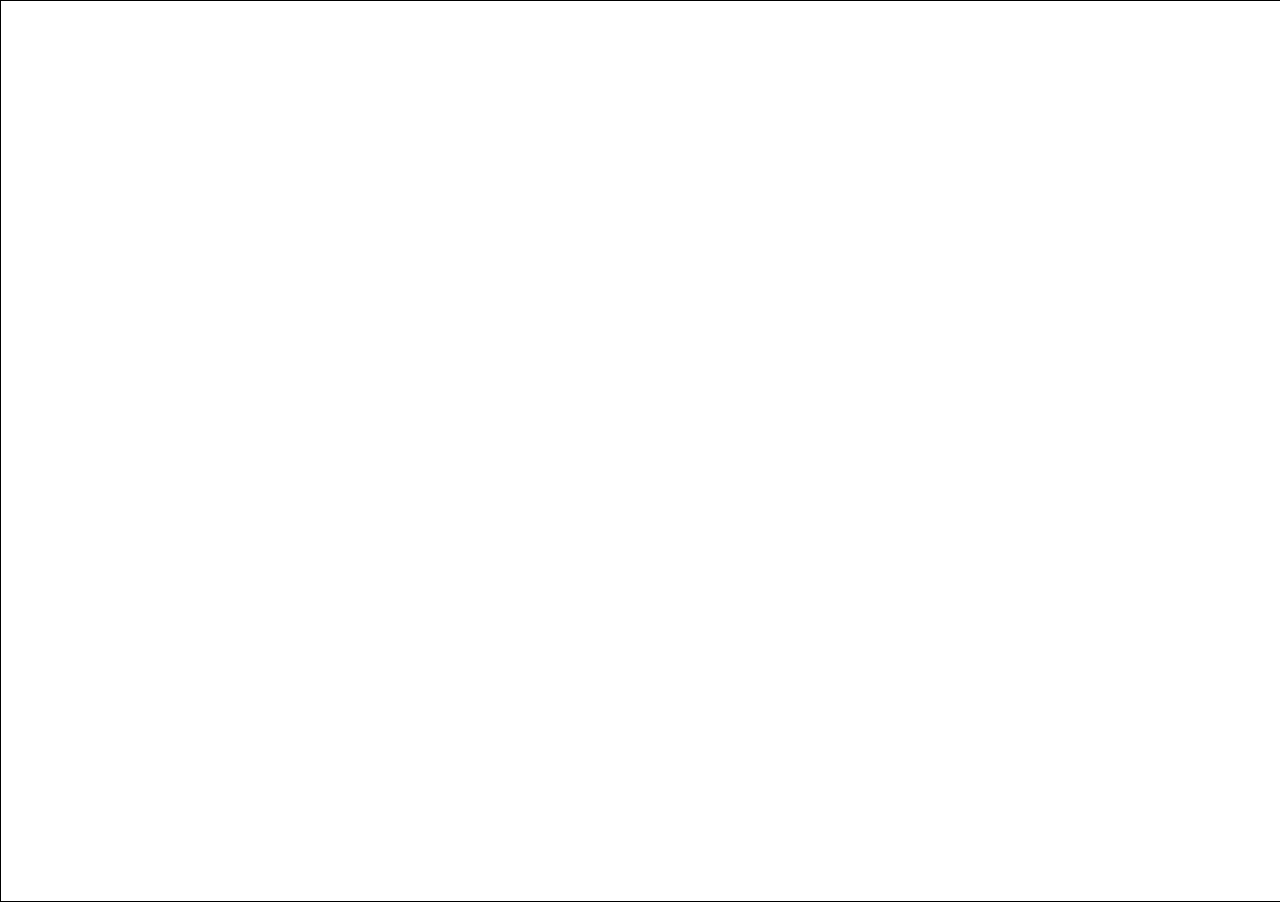
==== index.html @ af670044 "second commit" ====
<!DOCTYPE html>
<html lang="en">
<head>
    <meta charset="UTF-8">
    <meta name="viewport" content="width=device-width, initial-scale=1.0">
    <meta http-equiv="X-UA-Compatible" content="ie=edge">
    <title>Document</title>
    <link rel="stylesheet" href="style.css">
</head>
<body>
    <canvas></canvas>
    <script src="index.js"></script>
</body>
</html>
---- style.css ----
canvas {
    border: 1px solid black;
    height: 100%;
    width: 100%;
}
body{
    margin: 0;
}
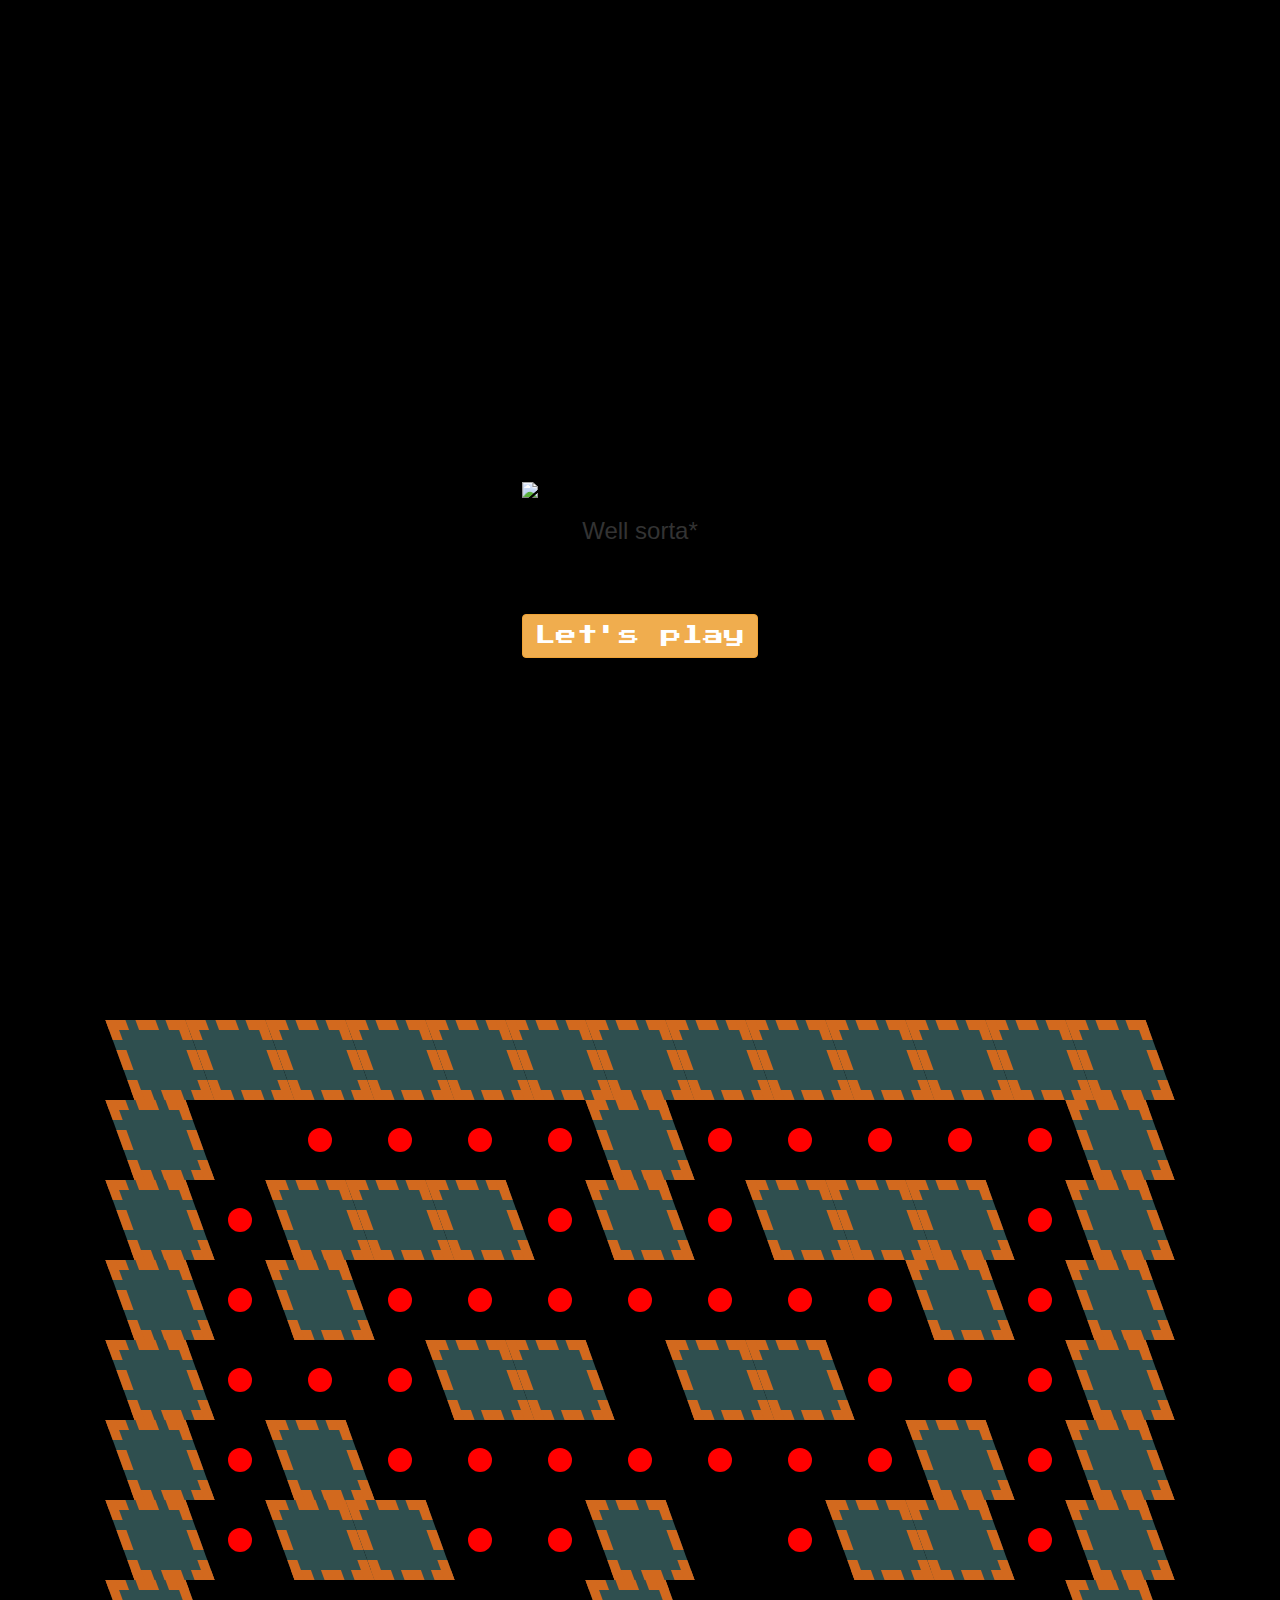
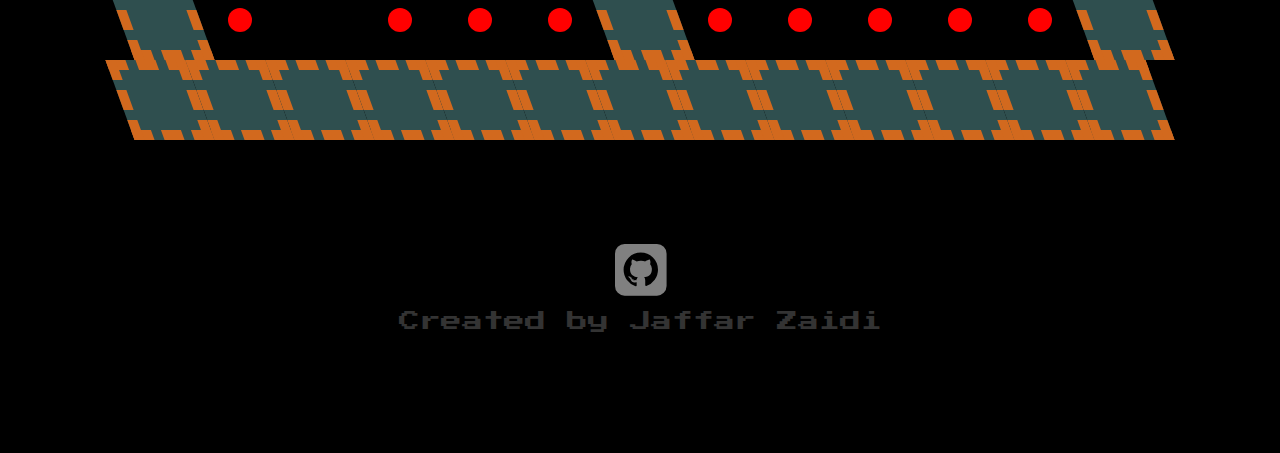
==== commit 9b25b7e5: "prerun" ====
--- a/index.html
+++ b/index.html
@@ -1,14 +1,79 @@
 <!DOCTYPE html>
 <html lang="en">
+
 <head>
     <meta charset="UTF-8">
     <meta name="viewport" content="width=device-width, initial-scale=1.0">
     <meta http-equiv="X-UA-Compatible" content="ie=edge">
-    <title>Document</title>
+    <title>Pacman</title>
+    <link href="https://maxcdn.bootstrapcdn.com/bootstrap/3.3.0/css/bootstrap.min.css" rel="stylesheet" id="bootstrap-css">
+    <script src="https://ajax.googleapis.com/ajax/libs/jquery/3.3.1/jquery.min.js"></script>
+    <link rel="stylesheet" href="https://cdnjs.cloudflare.com/ajax/libs/font-awesome/4.7.0/css/font-awesome.min.css">
     <link rel="stylesheet" href="style.css">
 </head>
+
 <body>
-    <canvas></canvas>
-    <script src="index.js"></script>
+    <audio id="myAudio">
+        <source src="/Users/jaffarzaidi/Galvanize/Projects/PacmanGame/images/pacman_beginning.wav" type="audio/wav">
+            Your browser does not support the audio element.
+    </audio>
+    <audio id="myAudio2">
+        <source src="/Users/jaffarzaidi/Galvanize/Projects/PacmanGame/images/pacman_eatfruit.wav" type="audio/wav"> Your browser does not support the audio element.
+    </audio>
+    <audio id="myAudio3">
+        <source src="/Users/jaffarzaidi/Galvanize/Projects/PacmanGame/images/pacman_death.wav" type="audio/wav"> Your browser does not support the audio element.
+    </audio>
+    <script>
+        $(document).ready(function () {
+            var url = window.location.href;
+            console.log(url);
+            if (url.indexOf('#') < 0) {
+                window.location.replace(url + "#");
+            } else {
+                window.location.replace(url);
+            }
+        });
+    </script>
+    <div id="holder">
+        <header>
+            <div class="vertical-center">
+                <div class="container-fluid">
+                    <div class="row">
+                        <img src="/Users/jaffarzaidi/Galvanize/Projects/PacmanGame/images/pac_man_logo_by_ringostarr39-d5z4y44.png" class="img-responsive">
+                        <h3>Well sorta*</h3>
+                        <br>
+                        <br>
+                        <br>
+                        <button type="button" class="btn btn-warning font-button" id="play">Let's play</button>
+                    </div>
+                </div>
+            </div>
+        </header>
+        <div id="body23">
+            <script>
+                $('.btn').click(function () {
+                    $('html, body').animate({
+                        scrollTop: $(document).height()
+                    },
+                        1500);
+                    return false;
+                });
+            </script>
+            <script src="pacman.js"></script>
+        </div>
+        <footer>
+            <br>
+            <br>
+            <br>
+            <br>
+            <br>
+            <a href="https://github.com/jzaidi/Pacman">
+                <i class="fa fa-github-square" style="font-size:60px; color: gray"></i>
+            </a>
+            <br>
+            <h5 class="font-button">Created by Jaffar Zaidi</h5>
+        </footer>
+    </div>
 </body>
+
 </html>--- a/style.css
+++ b/style.css
@@ -1,8 +1,87 @@
-canvas {
-    border: 1px solid black;
-    height: 100%;
-    width: 100%;
+@import url('https://fonts.googleapis.com/css?family=Press+Start+2P');
+@import url('https://fonts.googleapis.com/css?family=Cagliostro');
+.vertical-center {
+  min-height: 100%;  /* Fallback for browsers do NOT support vh unit */
+  min-height: 100vh; /* These two lines are counted as one :-)       */
+
+  display: flex;
+  align-items: center;
 }
-body{
-    margin: 0;
+.font-button {
+   font-family: 'Press Start 2P', cursive;
+   font-size: 150%;
+}
+.font-footer {
+    font-family: 'Cagliostro', sans-serif
+    font-size: 50%;
+}
+
+html {
+    box-sizing: border-box;
+}
+
+*, *:before, *:after {
+    box-sizing:inherit;
+}
+
+body {
+    background-color: black;
+}
+
+body > div {
+    margin: 120px auto;
+    text-align: center;
+}
+
+.tile {
+    width: 80px;
+    height: 80px;
+    -webkit-transform: skew(20deg);
+-moz-transform: skew(20deg);
+-o-transform: skew(20deg);
+transform: skew(20deg);
+    display: inline-block;
+    vertical-align: top;
+}
+
+/* .tile2 {
+    width: 80px;
+    height: 80px;
+
+    display: inline-block;  
+    vertical-align: top; 
+    position: relative; 
+    top: -15px;
+} */
+.wall {
+    background-color: darkslategrey;
+    border: 10px dashed chocolate;
+}
+
+.coin {
+    background-color: red;
+    border-radius: 50%;
+    transform: scale(0.3);
+}
+
+.pacman {
+    background-image: url('/Users/jaffarzaidi/Galvanize/Projects/PacmanGame/images/ezgif.com-pacman.gif');
+}
+.redghost {
+    background-image: url('/Users/jaffarzaidi/Galvanize/Projects/PacmanGame/images/pacmanghost.png');
+}
+.pinkghost {
+    background-image: url('/Users/jaffarzaidi/Galvanize/Projects/PacmanGame/images/pacmanpink.png');
+}
+.blueghost {
+    background-image: url('/Users/jaffarzaidi/Galvanize/Projects/PacmanGame/images/pacmanblue.png');
+}
+.left {
+    background-image: url('/Users/jaffarzaidi/Galvanize/Projects/PacmanGame/images/ezgif.com-pacmanleft.gif');
+}
+.up {
+    background-image: url('/Users/jaffarzaidi/Galvanize/Projects/PacmanGame/images/ezgif.com-pacmanup.gif');
+}
+.down {
+    background-image: url('/Users/jaffarzaidi/Galvanize/Projects/PacmanGame/images/ezgif.com-pacmandown.gif');
 }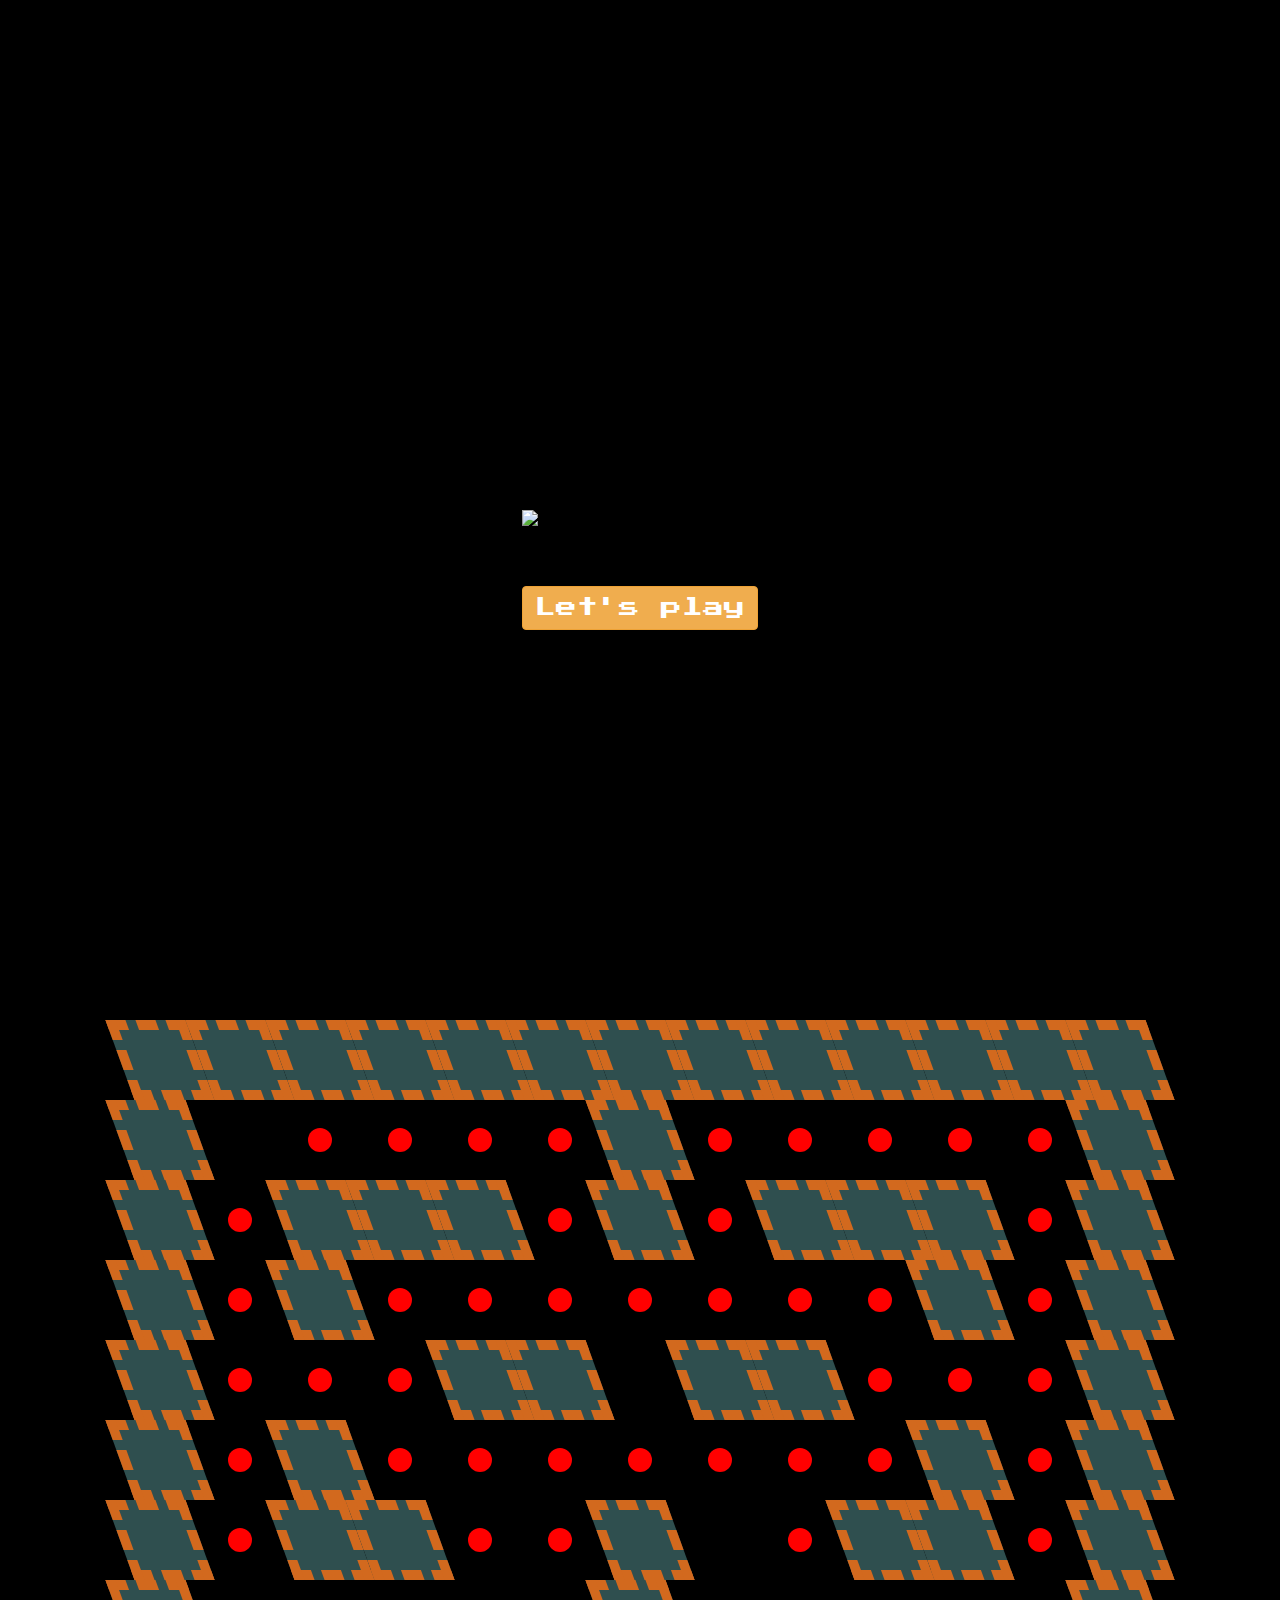
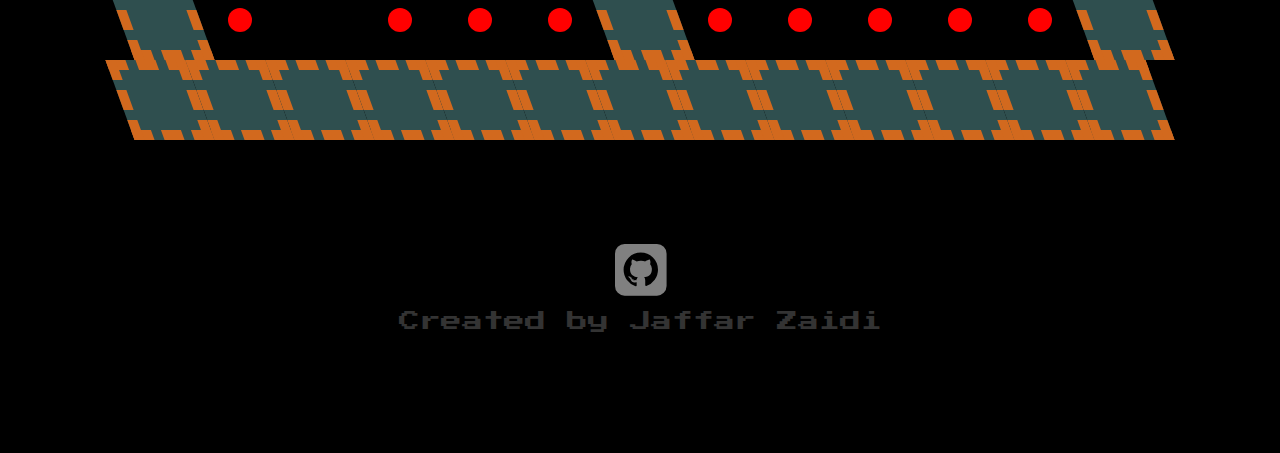
==== commit e92f711a: "almost final product" ====
--- a/index.html
+++ b/index.html
@@ -6,6 +6,7 @@
     <meta name="viewport" content="width=device-width, initial-scale=1.0">
     <meta http-equiv="X-UA-Compatible" content="ie=edge">
     <title>Pacman</title>
+    <link rel="icon" href="/Users/jaffarzaidi/Galvanize/Projects/PacmanGame/images/pacman2-left.png" type="image/gif" sizes="16x16">
     <link href="https://maxcdn.bootstrapcdn.com/bootstrap/3.3.0/css/bootstrap.min.css" rel="stylesheet" id="bootstrap-css">
     <script src="https://ajax.googleapis.com/ajax/libs/jquery/3.3.1/jquery.min.js"></script>
     <link rel="stylesheet" href="https://cdnjs.cloudflare.com/ajax/libs/font-awesome/4.7.0/css/font-awesome.min.css">
@@ -14,8 +15,7 @@
 
 <body>
     <audio id="myAudio">
-        <source src="/Users/jaffarzaidi/Galvanize/Projects/PacmanGame/images/pacman_beginning.wav" type="audio/wav">
-            Your browser does not support the audio element.
+        <source src="/Users/jaffarzaidi/Galvanize/Projects/PacmanGame/images/pacman_beginning.wav" type="audio/wav"> Your browser does not support the audio element.
     </audio>
     <audio id="myAudio2">
         <source src="/Users/jaffarzaidi/Galvanize/Projects/PacmanGame/images/pacman_eatfruit.wav" type="audio/wav"> Your browser does not support the audio element.
@@ -23,24 +23,14 @@
     <audio id="myAudio3">
         <source src="/Users/jaffarzaidi/Galvanize/Projects/PacmanGame/images/pacman_death.wav" type="audio/wav"> Your browser does not support the audio element.
     </audio>
-    <script>
-        $(document).ready(function () {
-            var url = window.location.href;
-            console.log(url);
-            if (url.indexOf('#') < 0) {
-                window.location.replace(url + "#");
-            } else {
-                window.location.replace(url);
-            }
-        });
-    </script>
+
     <div id="holder">
         <header>
             <div class="vertical-center">
                 <div class="container-fluid">
                     <div class="row">
                         <img src="/Users/jaffarzaidi/Galvanize/Projects/PacmanGame/images/pac_man_logo_by_ringostarr39-d5z4y44.png" class="img-responsive">
-                        <h3>Well sorta*</h3>
+                        <!-- <h3>Well sorta*</h3> -->
                         <br>
                         <br>
                         <br>
@@ -53,9 +43,9 @@
             <script>
                 $('.btn').click(function () {
                     $('html, body').animate({
-                        scrollTop: $(document).height()
+                        scrollTop: $(body23).offset().top
                     },
-                        1500);
+                        100);
                     return false;
                 });
             </script>
@@ -73,6 +63,11 @@
             <br>
             <h5 class="font-button">Created by Jaffar Zaidi</h5>
         </footer>
+        <script>
+            $(window).on('beforeunload', function () {
+                $(window).scrollTop(0);
+            });
+        </script>
     </div>
 </body>
 
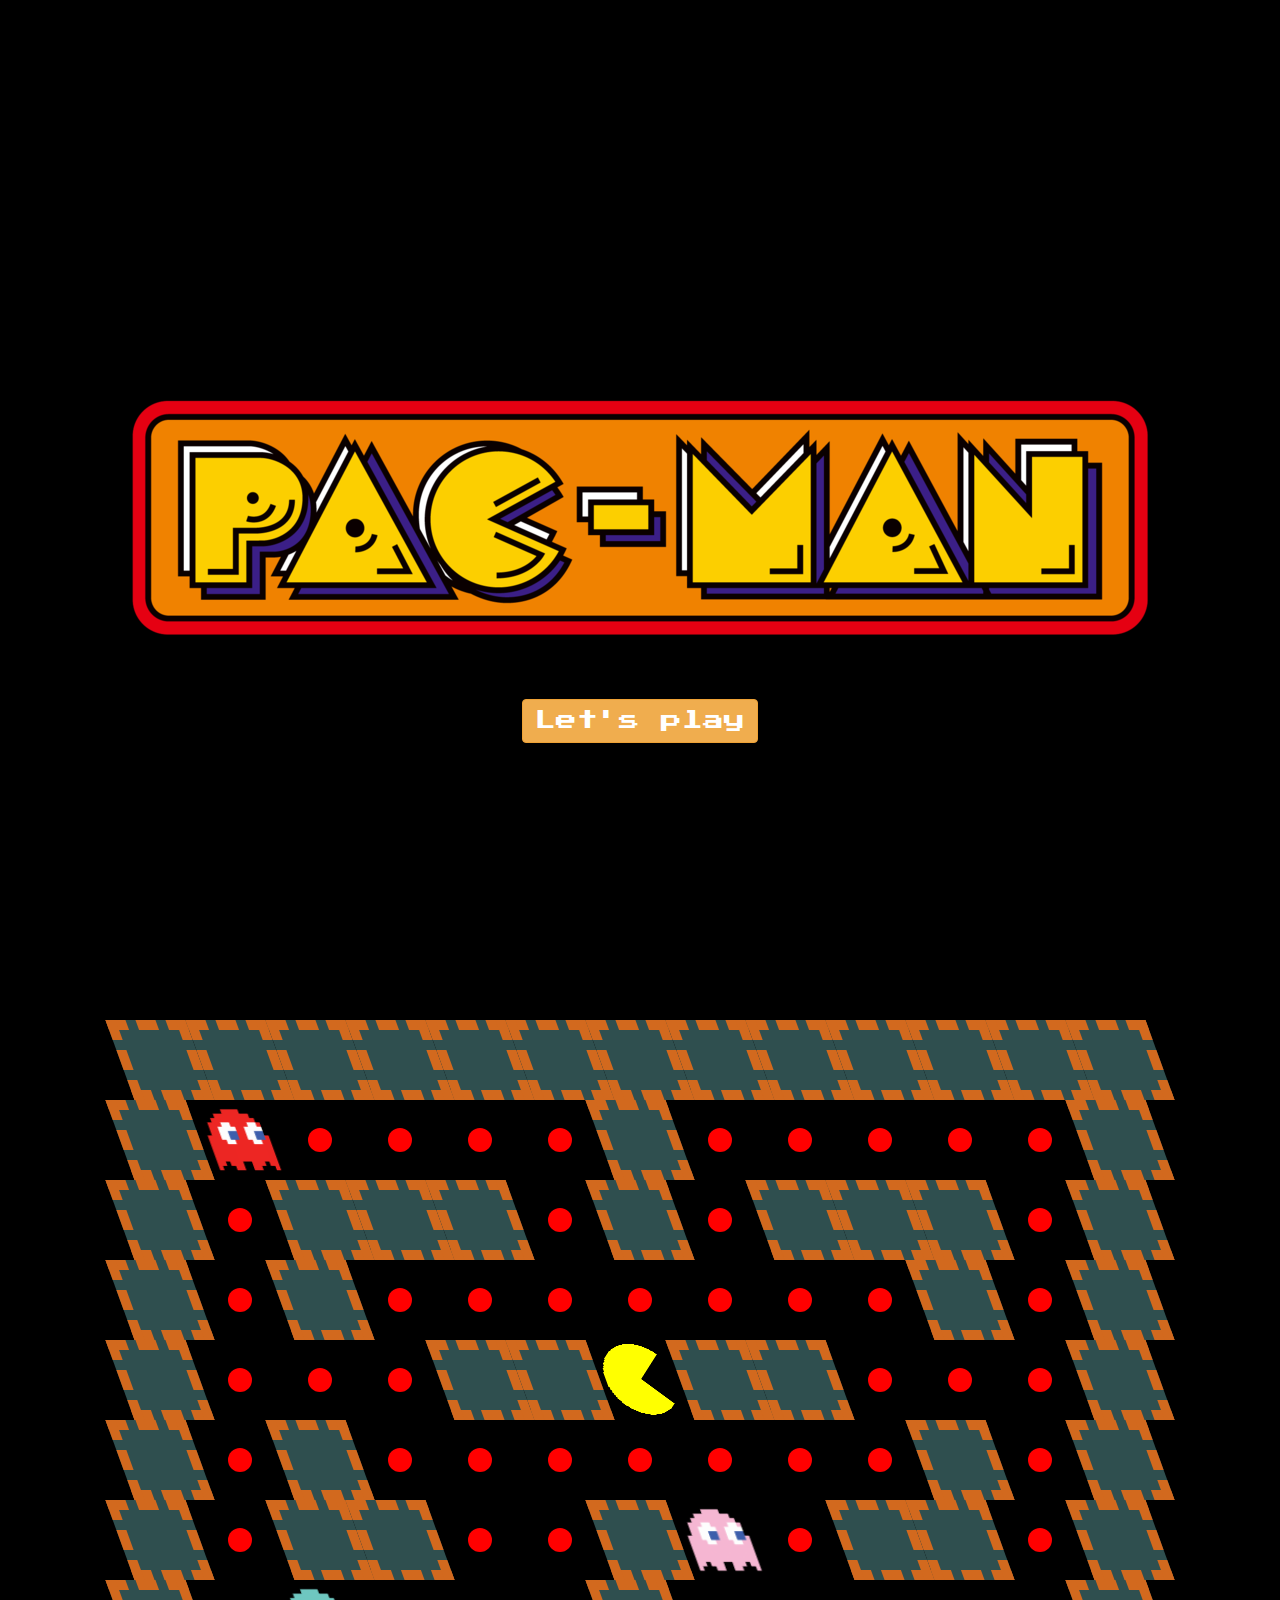
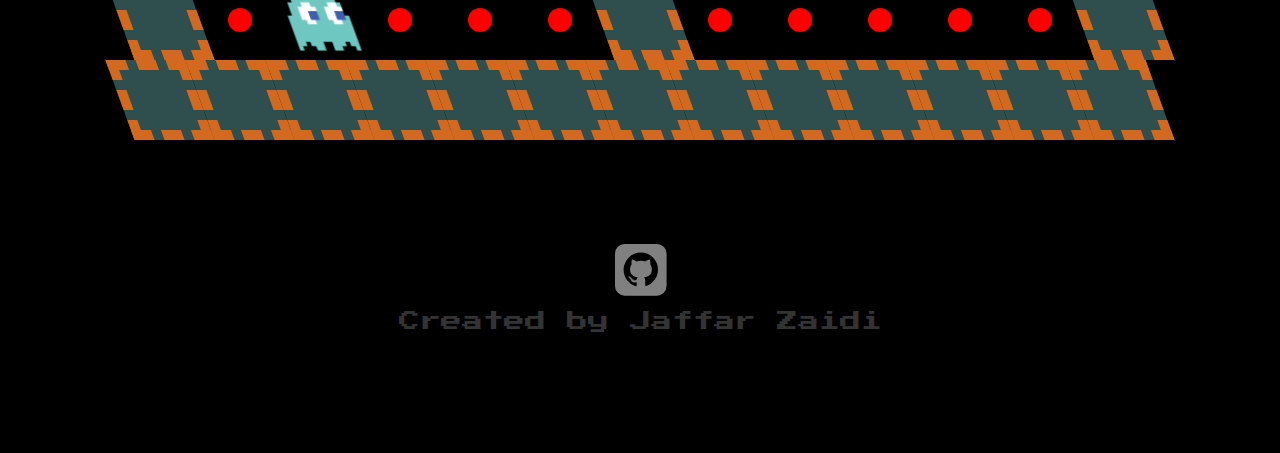
==== commit 5744af85: "imagesc" ====
--- a/index.html
+++ b/index.html
@@ -6,7 +6,7 @@
     <meta name="viewport" content="width=device-width, initial-scale=1.0">
     <meta http-equiv="X-UA-Compatible" content="ie=edge">
     <title>Pacman</title>
-    <link rel="icon" href="/Users/jaffarzaidi/Galvanize/Projects/PacmanGame/images/pacman2-left.png" type="image/gif" sizes="16x16">
+    <link rel="icon" href="images/pacman2-left.png" type="image/gif" sizes="16x16">
     <link href="https://maxcdn.bootstrapcdn.com/bootstrap/3.3.0/css/bootstrap.min.css" rel="stylesheet" id="bootstrap-css">
     <script src="https://ajax.googleapis.com/ajax/libs/jquery/3.3.1/jquery.min.js"></script>
     <link rel="stylesheet" href="https://cdnjs.cloudflare.com/ajax/libs/font-awesome/4.7.0/css/font-awesome.min.css">
@@ -15,13 +15,13 @@
 
 <body>
     <audio id="myAudio">
-        <source src="/Users/jaffarzaidi/Galvanize/Projects/PacmanGame/images/pacman_beginning.wav" type="audio/wav"> Your browser does not support the audio element.
+        <source src="images/pacman_beginning.wav" type="audio/wav"> Your browser does not support the audio element.
     </audio>
     <audio id="myAudio2">
-        <source src="/Users/jaffarzaidi/Galvanize/Projects/PacmanGame/images/pacman_eatfruit.wav" type="audio/wav"> Your browser does not support the audio element.
+        <source src="images/pacman_eatfruit.wav" type="audio/wav"> Your browser does not support the audio element.
     </audio>
     <audio id="myAudio3">
-        <source src="/Users/jaffarzaidi/Galvanize/Projects/PacmanGame/images/pacman_death.wav" type="audio/wav"> Your browser does not support the audio element.
+        <source src="images/pacman_death.wav" type="audio/wav"> Your browser does not support the audio element.
     </audio>
 
     <div id="holder">
@@ -29,7 +29,7 @@
             <div class="vertical-center">
                 <div class="container-fluid">
                     <div class="row">
-                        <img src="/Users/jaffarzaidi/Galvanize/Projects/PacmanGame/images/pac_man_logo_by_ringostarr39-d5z4y44.png" class="img-responsive">
+                        <img src="images/pac_man_logo_by_ringostarr39-d5z4y44.png" class="img-responsive">
                         <!-- <h3>Well sorta*</h3> -->
                         <br>
                         <br>
--- a/style.css
+++ b/style.css
@@ -65,23 +65,23 @@
 }
 
 .pacman {
-    background-image: url('/Users/jaffarzaidi/Galvanize/Projects/PacmanGame/images/ezgif.com-pacman.gif');
+    background-image: url('images/ezgif.com-pacman.gif');
 }
 .redghost {
-    background-image: url('/Users/jaffarzaidi/Galvanize/Projects/PacmanGame/images/pacmanghost.png');
+    background-image: url('images/pacmanghost.png');
 }
 .pinkghost {
-    background-image: url('/Users/jaffarzaidi/Galvanize/Projects/PacmanGame/images/pacmanpink.png');
+    background-image: url('images/pacmanpink.png');
 }
 .blueghost {
-    background-image: url('/Users/jaffarzaidi/Galvanize/Projects/PacmanGame/images/pacmanblue.png');
+    background-image: url('images/pacmanblue.png');
 }
 .left {
-    background-image: url('/Users/jaffarzaidi/Galvanize/Projects/PacmanGame/images/ezgif.com-pacmanleft.gif');
+    background-image: url('images/ezgif.com-pacmanleft.gif');
 }
 .up {
-    background-image: url('/Users/jaffarzaidi/Galvanize/Projects/PacmanGame/images/ezgif.com-pacmanup.gif');
+    background-image: url('images/ezgif.com-pacmanup.gif');
 }
 .down {
-    background-image: url('/Users/jaffarzaidi/Galvanize/Projects/PacmanGame/images/ezgif.com-pacmandown.gif');
+    background-image: url('images/ezgif.com-pacmandown.gif');
 }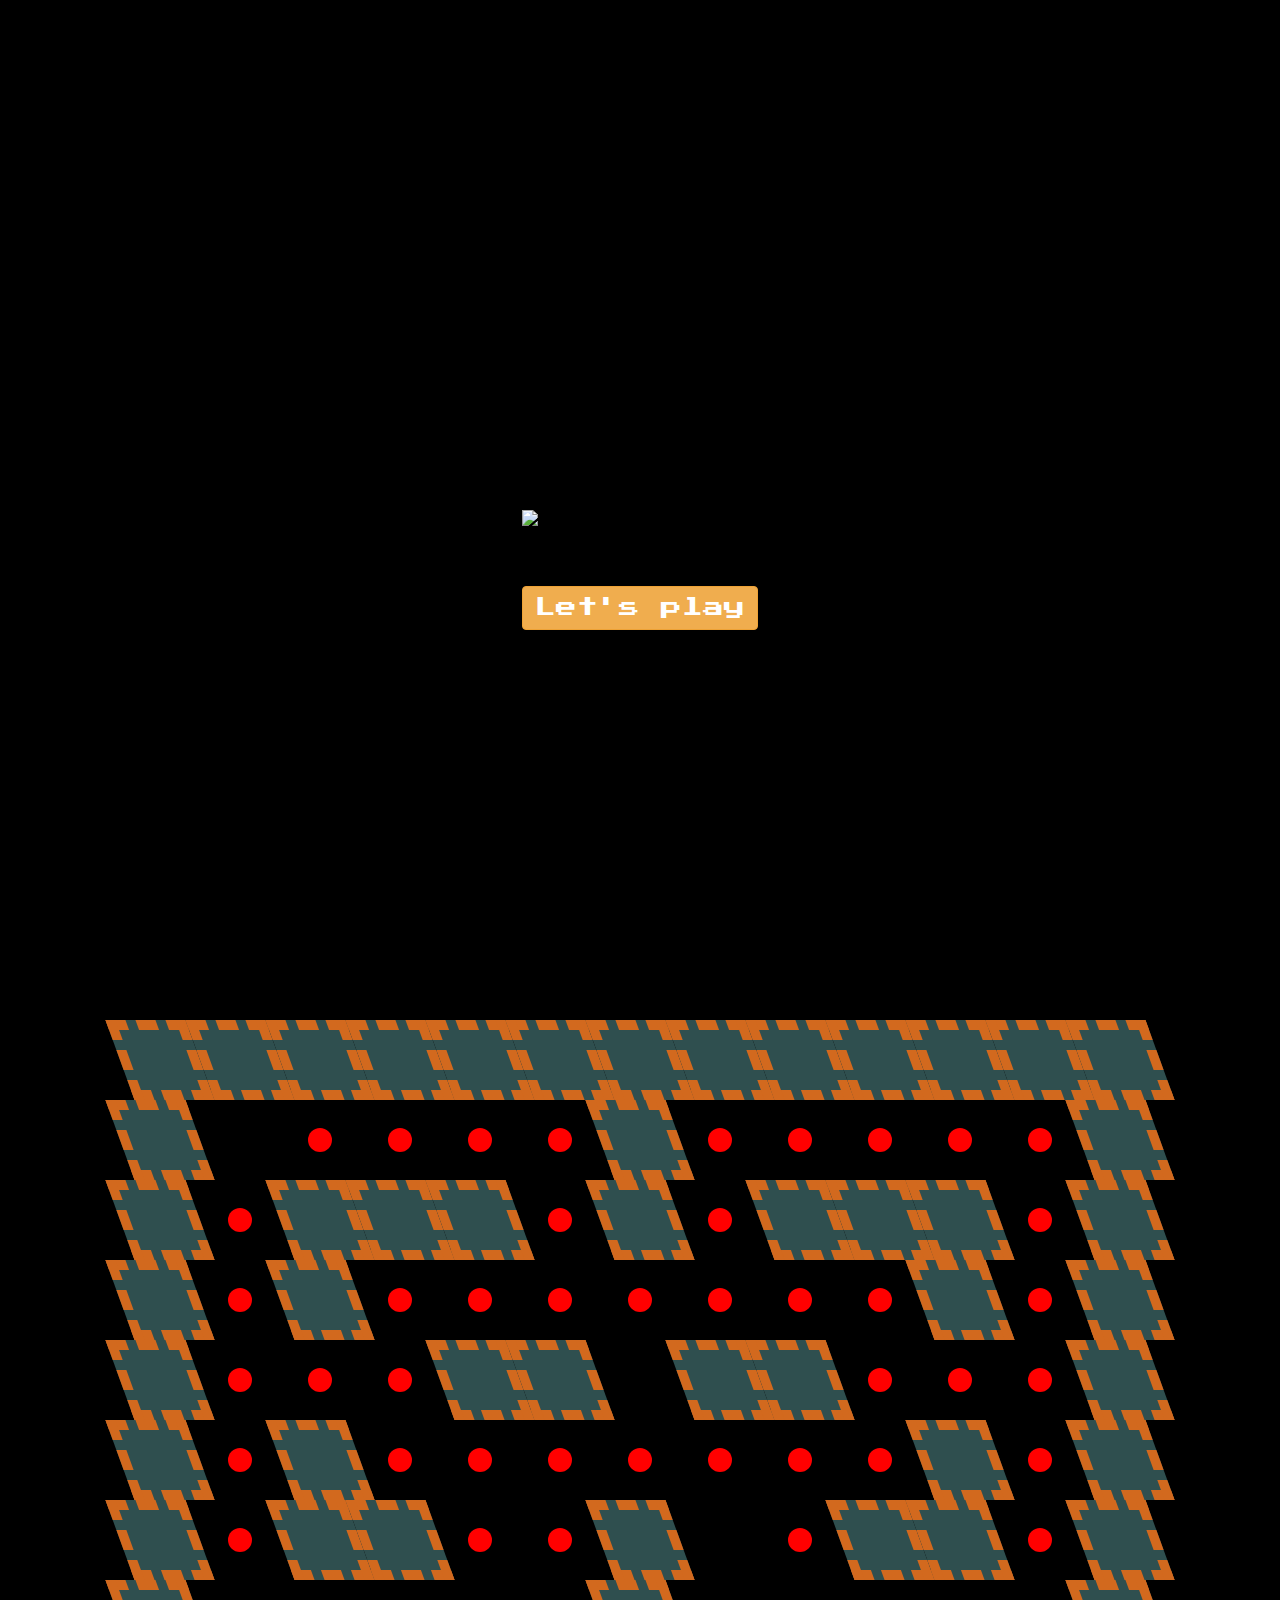
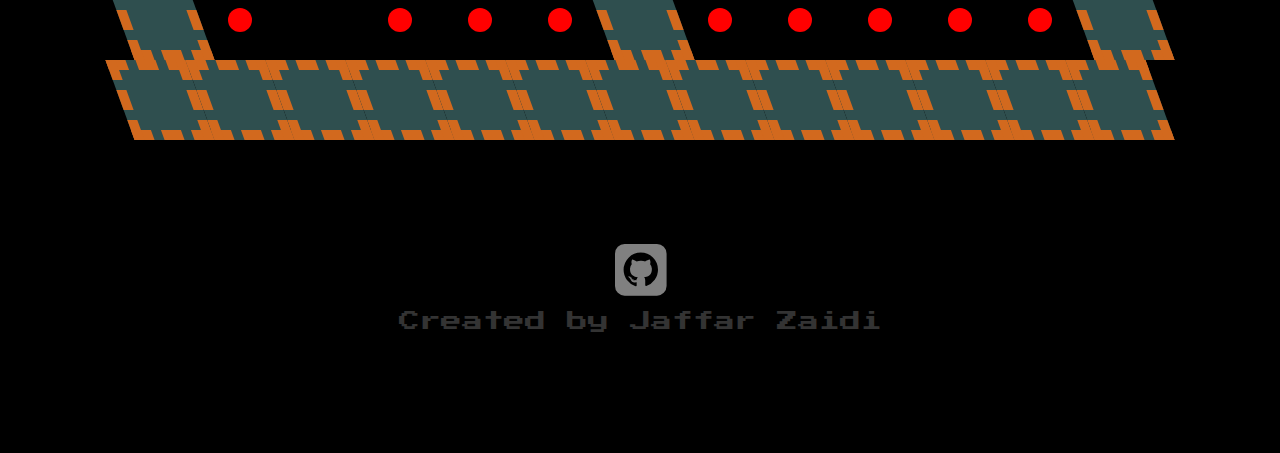
==== commit b4c6e470: "local files" ====
--- a/index.html
+++ b/index.html
@@ -6,7 +6,7 @@
     <meta name="viewport" content="width=device-width, initial-scale=1.0">
     <meta http-equiv="X-UA-Compatible" content="ie=edge">
     <title>Pacman</title>
-    <link rel="icon" href="images/pacman2-left.png" type="image/gif" sizes="16x16">
+    <link rel="icon" href="/Users/jaffarzaidi/Galvanize/Projects/PacmanGame/images/pacman2-left.png" type="image/gif" sizes="16x16">
     <link href="https://maxcdn.bootstrapcdn.com/bootstrap/3.3.0/css/bootstrap.min.css" rel="stylesheet" id="bootstrap-css">
     <script src="https://ajax.googleapis.com/ajax/libs/jquery/3.3.1/jquery.min.js"></script>
     <link rel="stylesheet" href="https://cdnjs.cloudflare.com/ajax/libs/font-awesome/4.7.0/css/font-awesome.min.css">
@@ -15,13 +15,13 @@
 
 <body>
     <audio id="myAudio">
-        <source src="images/pacman_beginning.wav" type="audio/wav"> Your browser does not support the audio element.
+        <source src="/Users/jaffarzaidi/Galvanize/Projects/PacmanGame/images/pacman_beginning.wav" type="audio/wav"> Your browser does not support the audio element.
     </audio>
     <audio id="myAudio2">
-        <source src="images/pacman_eatfruit.wav" type="audio/wav"> Your browser does not support the audio element.
+        <source src="/Users/jaffarzaidi/Galvanize/Projects/PacmanGame/images/pacman_eatfruit.wav" type="audio/wav"> Your browser does not support the audio element.
     </audio>
     <audio id="myAudio3">
-        <source src="images/pacman_death.wav" type="audio/wav"> Your browser does not support the audio element.
+        <source src="/Users/jaffarzaidi/Galvanize/Projects/PacmanGame/images/pacman_death.wav" type="audio/wav"> Your browser does not support the audio element.
     </audio>
 
     <div id="holder">
@@ -29,7 +29,7 @@
             <div class="vertical-center">
                 <div class="container-fluid">
                     <div class="row">
-                        <img src="images/pac_man_logo_by_ringostarr39-d5z4y44.png" class="img-responsive">
+                        <img src="/Users/jaffarzaidi/Galvanize/Projects/PacmanGame/images/pac_man_logo_by_ringostarr39-d5z4y44.png" class="img-responsive">
                         <!-- <h3>Well sorta*</h3> -->
                         <br>
                         <br>
--- a/style.css
+++ b/style.css
@@ -65,23 +65,23 @@
 }
 
 .pacman {
-    background-image: url('images/ezgif.com-pacman.gif');
+    background-image: url('/Users/jaffarzaidi/Galvanize/Projects/PacmanGame/images/ezgif.com-pacman.gif');
 }
 .redghost {
-    background-image: url('images/pacmanghost.png');
+    background-image: url('/Users/jaffarzaidi/Galvanize/Projects/PacmanGame/images/pacmanghost.png');
 }
 .pinkghost {
-    background-image: url('images/pacmanpink.png');
+    background-image: url('/Users/jaffarzaidi/Galvanize/Projects/PacmanGame/images/pacmanpink.png');
 }
 .blueghost {
-    background-image: url('images/pacmanblue.png');
+    background-image: url('/Users/jaffarzaidi/Galvanize/Projects/PacmanGame/images/pacmanblue.png');
 }
 .left {
-    background-image: url('images/ezgif.com-pacmanleft.gif');
+    background-image: url('/Users/jaffarzaidi/Galvanize/Projects/PacmanGame/images/ezgif.com-pacmanleft.gif');
 }
 .up {
-    background-image: url('images/ezgif.com-pacmanup.gif');
+    background-image: url('/Users/jaffarzaidi/Galvanize/Projects/PacmanGame/images/ezgif.com-pacmanup.gif');
 }
 .down {
-    background-image: url('images/ezgif.com-pacmandown.gif');
+    background-image: url('/Users/jaffarzaidi/Galvanize/Projects/PacmanGame/images/ezgif.com-pacmandown.gif');
 }